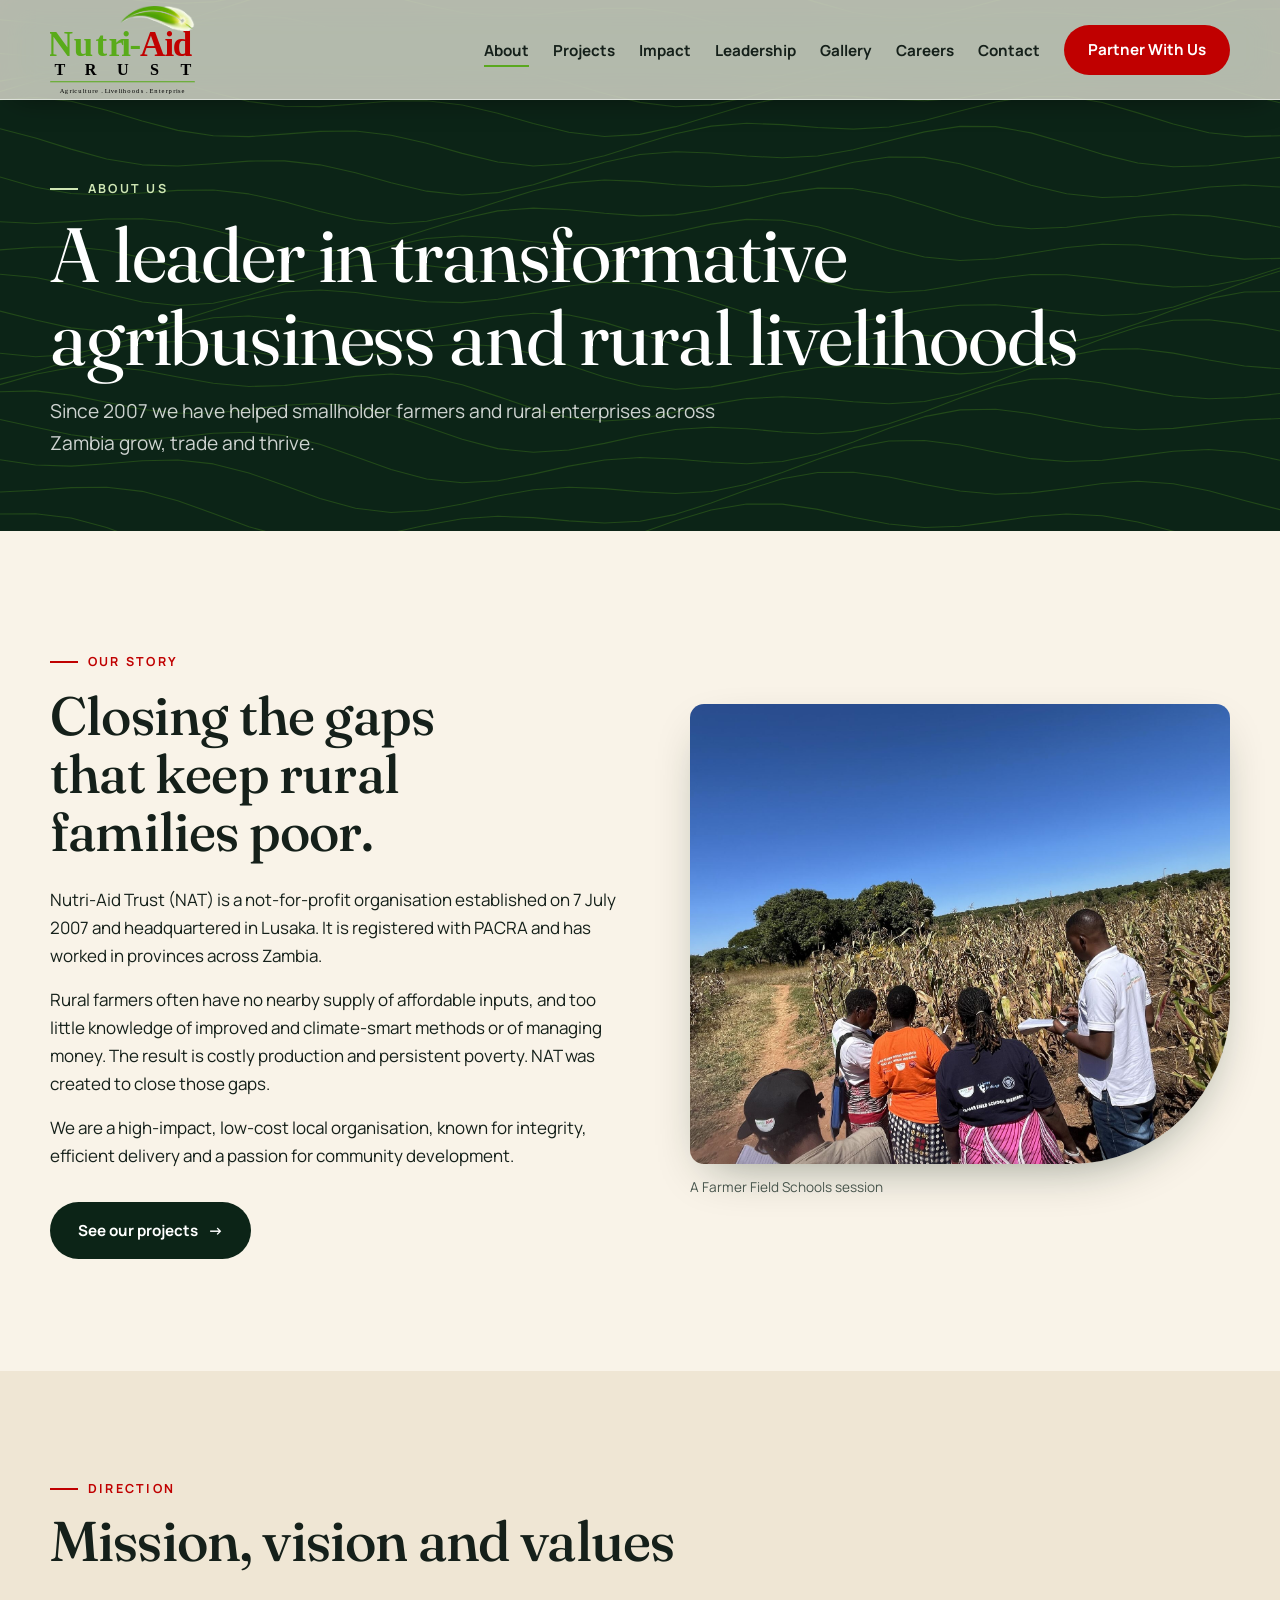
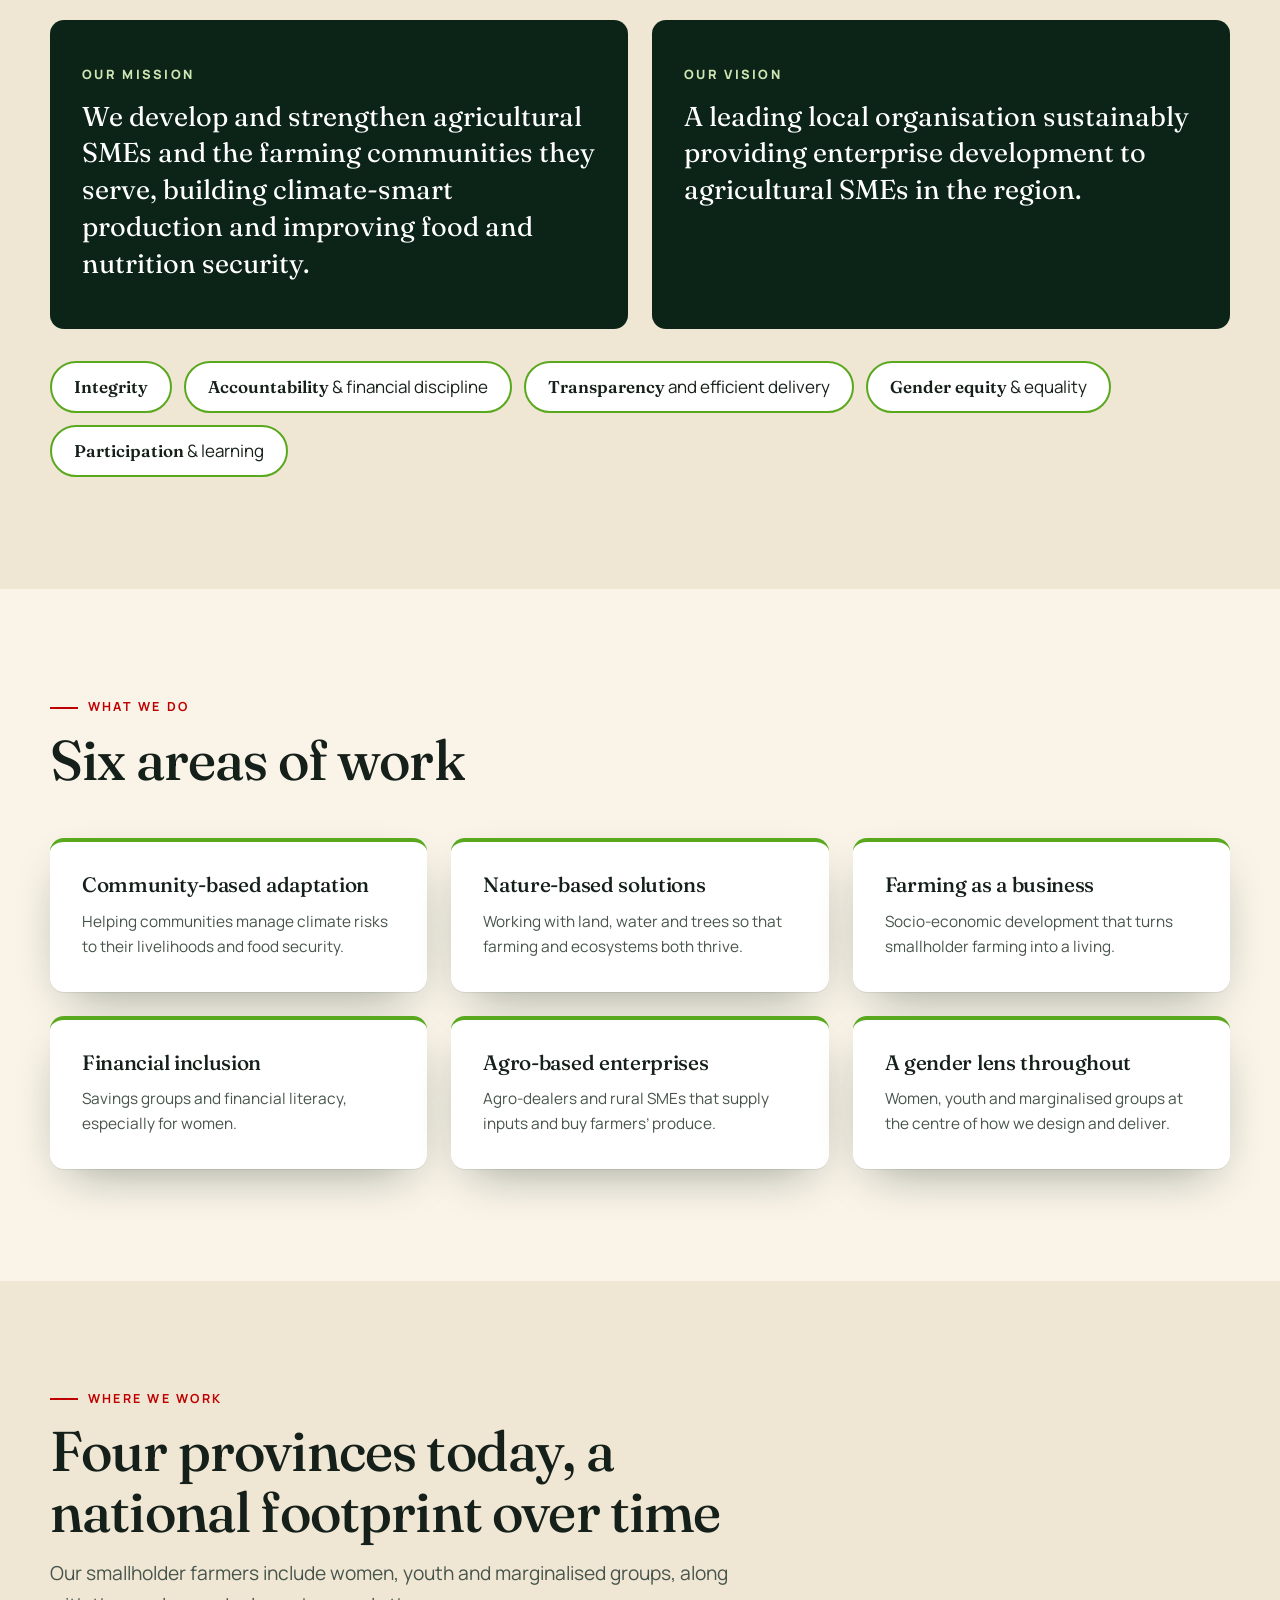
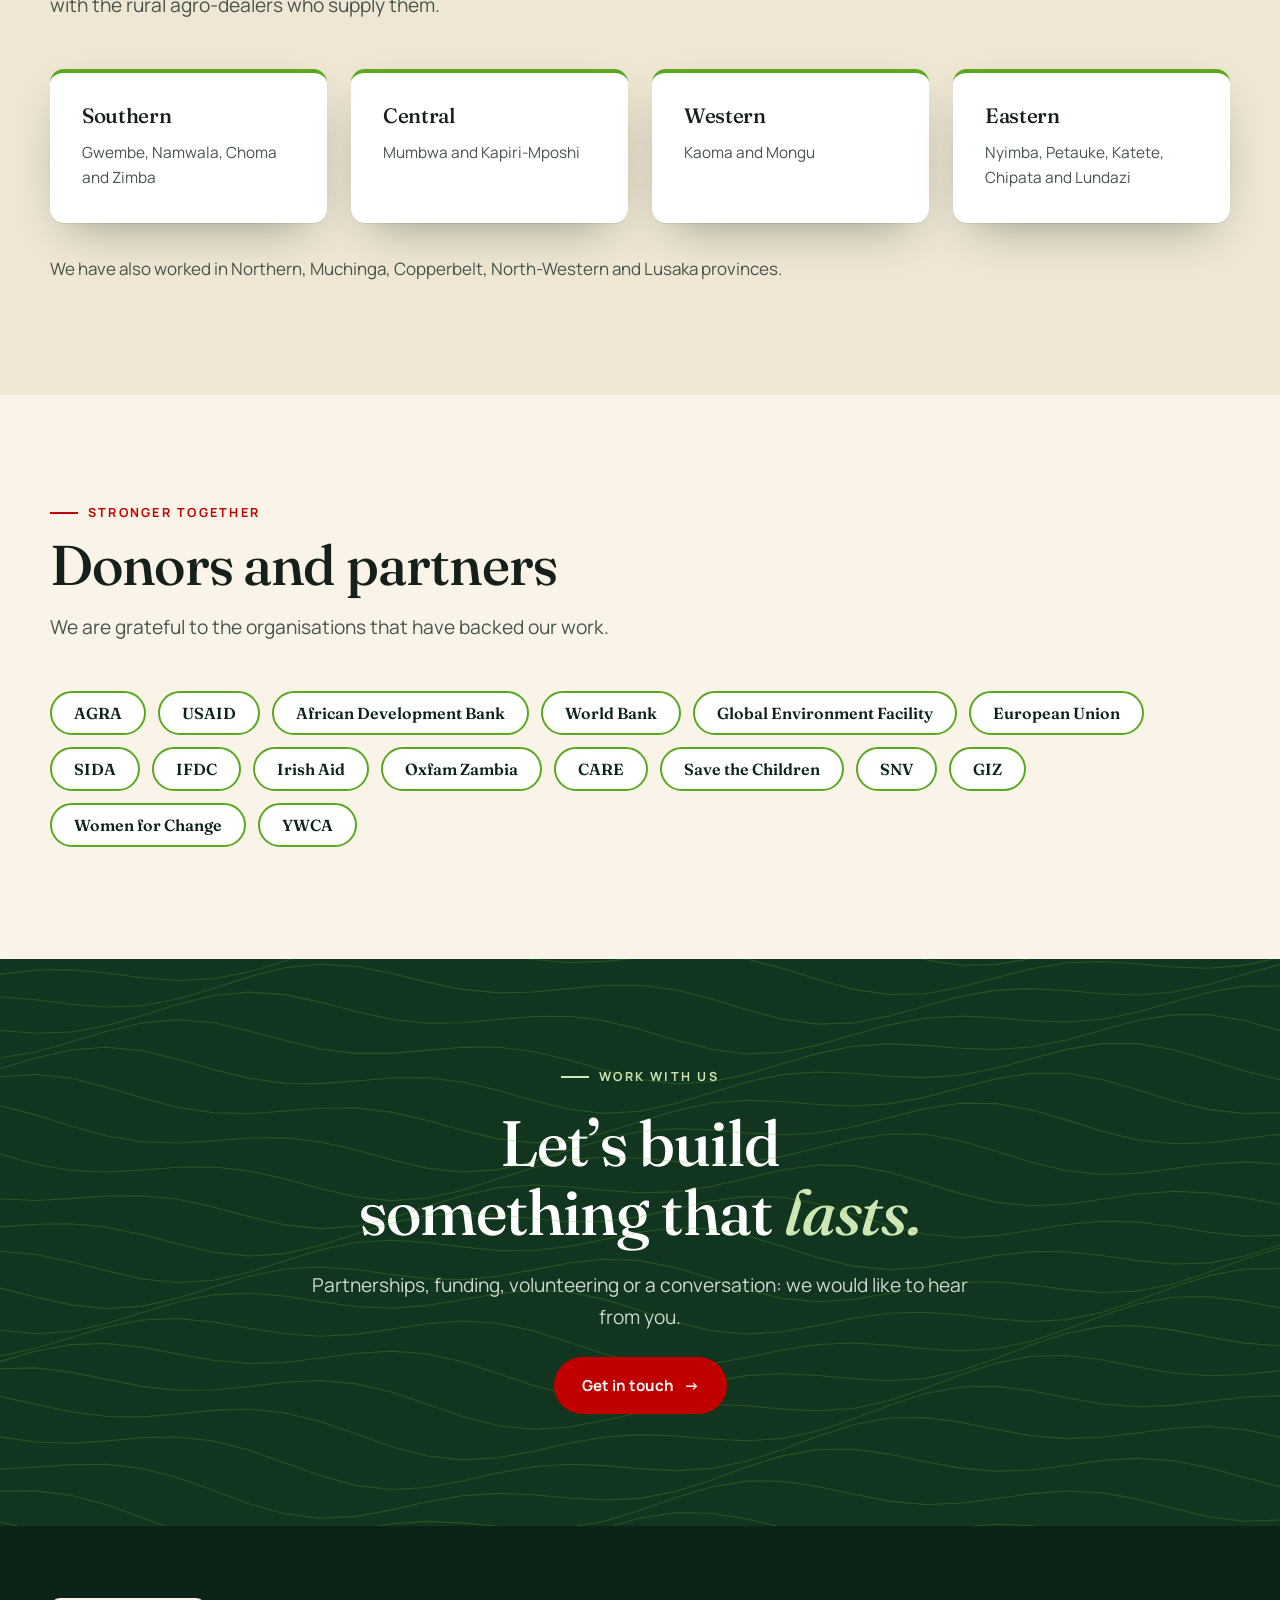
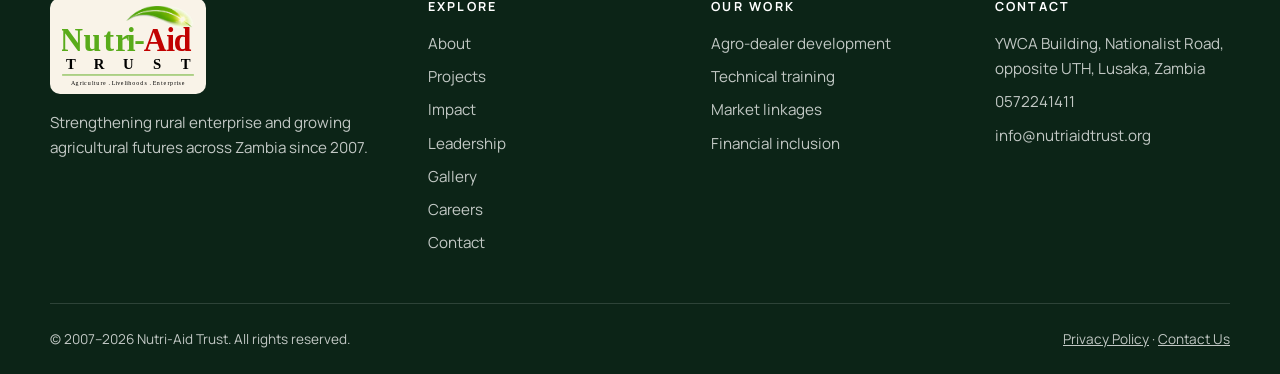
==== about.html @ c5beef8b "Add About and Careers pages; real projects, impact and leadership content - About: story, mission/vi" ====
<!doctype html>
<html lang="en">
<head>
<meta charset="utf-8">
<meta name="viewport" content="width=device-width, initial-scale=1">
<title>About — Nutri-Aid Trust</title>
<meta name="description" content="Nutri-Aid Trust is a Zambian not-for-profit advancing agribusiness, climate-smart agriculture and nutrition to improve smallholder livelihoods and food security.">
<link rel="icon" href="assets/img/logo.svg">
<link rel="preconnect" href="https://fonts.googleapis.com">
<link rel="preconnect" href="https://fonts.gstatic.com" crossorigin>
<link href="https://fonts.googleapis.com/css2?family=Fraunces:ital,opsz,wght@0,9..144,300..600;1,9..144,300..600&family=Manrope:wght@400;600;700;800&display=swap" rel="stylesheet">
<link rel="stylesheet" href="assets/css/style.css">
<link rel="stylesheet" href="assets/css/motion.css">
<link rel="stylesheet" href="assets/css/extra.css">
</head>
<body>
<a class="skip" href="#main">Skip to content</a>

<header class="site-header solid">
  <div class="wrap nav">
    <a class="brand" href="index.html" aria-label="Nutri-Aid Trust home"><img src="assets/img/logo.svg" alt="Nutri-Aid Trust" width="1289" height="780"></a>
    <button class="menu-btn" aria-expanded="false" aria-controls="nav-links" aria-label="Open menu"><span></span></button>
    <ul class="nav-links" id="nav-links">
      <li class="nav-home"><a href="index.html">Home</a></li>
      <li><a href="about.html" aria-current="page">About</a></li>
      <li><a href="projects.html">Projects</a></li>
      <li><a href="impact.html">Impact</a></li>
      <li><a href="leadership.html">Leadership</a></li>
      <li><a href="gallery.html">Gallery</a></li>
      <li><a href="careers.html">Careers</a></li>
      <li><a href="contact.html">Contact</a></li>
      <li><a class="btn btn-primary" href="index.html#partner">Partner With Us</a></li>
    </ul>
  </div>
</header>

<main id="main">
<section class="page-hero on-dark"><div class="contours" aria-hidden="true"></div><div class="wrap">
<span class="eyebrow rise">About us</span><h1 class="rise" style="--i:1">A leader in transformative agribusiness and rural livelihoods</h1><p class="lede rise" style="--i:2">Since 2007 we have helped smallholder farmers and rural enterprises across Zambia grow, trade and thrive.</p></div></section>

<section class="section"><div class="wrap story">
  <div class="reveal">
    <span class="eyebrow">Our story</span>
    <h2>Closing the gaps that keep rural families poor.</h2>
    <p>Nutri-Aid Trust (NAT) is a not-for-profit organisation established on 7 July 2007 and headquartered in Lusaka. It is registered with PACRA and has worked in provinces across Zambia.</p>
    <p>Rural farmers often have no nearby supply of affordable inputs, and too little knowledge of improved and climate-smart methods or of managing money. The result is costly production and persistent poverty. NAT was created to close those gaps.</p>
    <p>We are a high-impact, low-cost local organisation, known for integrity, efficient delivery and a passion for community development.</p>
    <a class="btn btn-dark" href="projects.html">See our projects <span class="arr" aria-hidden="true">&rarr;</span></a>
  </div>
  <figure class="about-photo reveal" style="--i:2"><img src="assets/img/gallery/field-school.jpg" alt="Farmers and facilitators gathered around a demonstration plot" width="1800" height="1350" loading="lazy"><figcaption>A Farmer Field Schools session</figcaption></figure>
</div></section>

<section class="section tint"><div class="wrap">
  <div class="section-head reveal"><span class="eyebrow">Direction</span><h2>Mission, vision and values</h2></div>
  <div class="mv">
    <article class="mv-card reveal"><h3>Our mission</h3><p>We develop and strengthen agricultural SMEs and the farming communities they serve, building climate-smart production and improving food and nutrition security.</p></article>
    <article class="mv-card reveal" style="--i:1"><h3>Our vision</h3><p>A leading local organisation sustainably providing enterprise development to agricultural SMEs in the region.</p></article>
  </div>
  <ul class="values reveal" style="--i:2">
    <li><b>Integrity</b></li><li><b>Accountability</b> &amp; financial discipline</li><li><b>Transparency</b> and efficient delivery</li><li><b>Gender equity</b> &amp; equality</li><li><b>Participation</b> &amp; learning</li>
  </ul>
</div></section>

<section class="section"><div class="wrap">
  <div class="section-head reveal"><span class="eyebrow">What we do</span><h2>Six areas of work</h2></div>
  <div class="areas">
    <article class="area reveal"><h3>Community-based adaptation</h3><p>Helping communities manage climate risks to their livelihoods and food security.</p></article>
    <article class="area reveal" style="--i:1"><h3>Nature-based solutions</h3><p>Working with land, water and trees so that farming and ecosystems both thrive.</p></article>
    <article class="area reveal" style="--i:2"><h3>Farming as a business</h3><p>Socio-economic development that turns smallholder farming into a living.</p></article>
    <article class="area reveal"><h3>Financial inclusion</h3><p>Savings groups and financial literacy, especially for women.</p></article>
    <article class="area reveal" style="--i:1"><h3>Agro-based enterprises</h3><p>Agro-dealers and rural SMEs that supply inputs and buy farmers&rsquo; produce.</p></article>
    <article class="area reveal" style="--i:2"><h3>A gender lens throughout</h3><p>Women, youth and marginalised groups at the centre of how we design and deliver.</p></article>
  </div>
</div></section>

<section class="section tint"><div class="wrap">
  <div class="section-head reveal"><span class="eyebrow">Where we work</span><h2>Four provinces today, a national footprint over time</h2><p class="lede">Our smallholder farmers include women, youth and marginalised groups, along with the rural agro-dealers who supply them.</p></div>
  <div class="regions">
    <article class="region reveal"><h3>Southern</h3><p>Gwembe, Namwala, Choma and Zimba</p></article>
    <article class="region reveal" style="--i:1"><h3>Central</h3><p>Mumbwa and Kapiri-Mposhi</p></article>
    <article class="region reveal" style="--i:2"><h3>Western</h3><p>Kaoma and Mongu</p></article>
    <article class="region reveal" style="--i:3"><h3>Eastern</h3><p>Nyimba, Petauke, Katete, Chipata and Lundazi</p></article>
  </div>
  <p class="regions-note reveal">We have also worked in Northern, Muchinga, Copperbelt, North-Western and Lusaka provinces.</p>
</div></section>

<section class="section"><div class="wrap">
  <div class="section-head reveal"><span class="eyebrow">Stronger together</span><h2>Donors and partners</h2><p class="lede">We are grateful to the organisations that have backed our work.</p></div>
  <ul class="partner-pills reveal">
    <li>AGRA</li><li>USAID</li><li>African Development Bank</li><li>World Bank</li><li>Global Environment Facility</li><li>European Union</li><li>SIDA</li><li>IFDC</li><li>Irish Aid</li><li>Oxfam Zambia</li><li>CARE</li><li>Save the Children</li><li>SNV</li><li>GIZ</li><li>Women for Change</li><li>YWCA</li>
  </ul>
</div></section>

<section class="section cta on-dark"><div class="contours" aria-hidden="true"></div>
  <div class="wrap reveal"><span class="eyebrow">Work with us</span><h2>Let&rsquo;s build something that <em>lasts.</em></h2>
  <p class="lede">Partnerships, funding, volunteering or a conversation: we would like to hear from you.</p>
  <a class="btn btn-primary" href="contact.html">Get in touch <span class="arr" aria-hidden="true">&rarr;</span></a></div></section>
</main>

<footer class="site-footer">
  <div class="wrap">
    <div class="foot-grid">
      <div><img src="assets/img/logo.svg" alt="Nutri-Aid Trust" width="1289" height="780"><p>Strengthening rural enterprise and growing agricultural futures across Zambia since 2007.</p></div>
      <div><h4>Explore</h4><ul><li><a href="about.html">About</a></li><li><a href="projects.html">Projects</a></li><li><a href="impact.html">Impact</a></li><li><a href="leadership.html">Leadership</a></li><li><a href="gallery.html">Gallery</a></li><li><a href="careers.html">Careers</a></li><li><a href="contact.html">Contact</a></li></ul></div>
      <div><h4>Our work</h4><ul><li><a href="index.html#expertise">Agro-dealer development</a></li><li><a href="index.html#expertise">Technical training</a></li><li><a href="index.html#expertise">Market linkages</a></li><li><a href="index.html#expertise">Financial inclusion</a></li></ul></div>
      <div><h4>Contact</h4><ul><li>YWCA Building, Nationalist Road, opposite UTH, Lusaka, Zambia</li><li><a href="tel:0572241411">0572241411</a></li><li><a href="mailto:info@nutriaidtrust.org">info@nutriaidtrust.org</a></li></ul></div>
    </div>
    <div class="foot-base"><span>© 2007–<span id="yr">2026</span> Nutri-Aid Trust. All rights reserved.</span><span><a href="#">Privacy Policy</a> · <a href="contact.html">Contact Us</a></span></div>
  </div>
</footer>

<script src="assets/js/main.js"></script>

<script src="assets/js/motion.js"></script>
<script>document.getElementById("yr").textContent = new Date().getFullYear();</script>
</body>
</html>
---- assets/css/style.css ----
/* Nutri-Aid Trust — design tokens + styles. Edit tokens first; everything keys off them. */
:root {
  --forest-900: #0c2417;
  --forest-800: #12351f;
  --forest-700: #1b4a2c;
  --leaf: #5aa81e;          /* brand green (logo) */
  --leaf-soft: #cfe6b4;
  --crimson: #c00000;       /* brand red (logo) */
  --crimson-dark: #9a0b17;
  --cream: #f9f3e8;
  --sand: #efe6d4;
  --ink: #15201a;
  --ink-soft: #46544b;
  --white: #fff;

  --font-display: "Fraunces", Georgia, serif;
  --font-body: "Manrope", system-ui, sans-serif;

  --s1: 4px; --s2: 8px; --s3: 12px; --s4: 16px; --s5: 24px; --s6: 32px; --s7: 48px; --s8: 72px; --s9: 112px;
  --radius: 14px;
  --shadow: 0 18px 50px -20px rgba(12, 36, 23, .45);
  --wrap: 1180px;
  --ease: cubic-bezier(.2, .7, .2, 1);
}

*, *::before, *::after { box-sizing: border-box; }
html { scroll-behavior: smooth; }
body {
  margin: 0; background: var(--cream); color: var(--ink);
  font: 400 1.0625rem/1.65 var(--font-body); -webkit-font-smoothing: antialiased; overflow-x: clip;
}
img, svg { max-width: 100%; display: block; }
a { color: inherit; }
h1, h2, h3 { font-family: var(--font-display); font-weight: 500; line-height: 1.08; margin: 0; text-wrap: balance; letter-spacing: -.015em; }
p { margin: 0; text-wrap: pretty; }
:focus-visible { outline: 3px solid var(--leaf); outline-offset: 3px; border-radius: 4px; }
.skip { position: absolute; left: -999px; top: 8px; background: var(--white); padding: 8px 14px; z-index: 100; }
.skip:focus { left: 8px; }
.wrap { width: min(var(--wrap), 100% - 2 * var(--s5)); margin-inline: auto; }
.eyebrow { font: 700 .78rem/1 var(--font-body); letter-spacing: .18em; text-transform: uppercase; color: var(--crimson); display: inline-flex; align-items: center; gap: 10px; }
.eyebrow::before { content: ""; width: 28px; height: 2px; background: currentColor; }
.on-dark .eyebrow { color: var(--leaf-soft); }
.lede { font-size: 1.2rem; color: var(--ink-soft); max-width: 58ch; }
.on-dark .lede { color: rgba(255,255,255,.8); }

/* Buttons */
.btn { display: inline-flex; align-items: center; gap: 10px; padding: 14px 26px; min-height: 48px; border-radius: 999px; font-weight: 700; font-size: .95rem; text-decoration: none; border: 2px solid transparent; transition: transform .25s var(--ease), background .25s, color .25s, border-color .25s; cursor: pointer; }
.btn:hover { transform: translateY(-2px); }
.btn-primary { background: var(--crimson); color: var(--white); }
.btn-primary:hover { background: var(--crimson-dark); }
.btn-ghost { border-color: rgba(255,255,255,.55); color: var(--white); }
.btn-ghost:hover { background: var(--white); color: var(--forest-900); }
.btn-dark { background: var(--forest-900); color: var(--white); }
.btn-dark:hover { background: var(--forest-700); }
.btn .arr { transition: transform .25s var(--ease); }
.btn:hover .arr { transform: translateX(4px); }

/* Header */
.site-header { position: fixed; inset: 0 0 auto 0; z-index: 50; }
.nav { position: relative; isolation: isolate; display: flex; align-items: center; justify-content: space-between; gap: var(--s5); padding: 6px max(20px, calc((100% - var(--wrap)) / 2)); width: 100%; }
/* Glass lives on a pseudo-element so the mobile menu overlay (position: fixed) isn't trapped by backdrop-filter */
.nav::before { content: ""; position: absolute; inset: 0; z-index: -1; border-radius: 0; background: rgba(249,243,232,.72); -webkit-backdrop-filter: blur(18px) saturate(1.6); backdrop-filter: blur(18px) saturate(1.6); border-bottom: 1px solid rgba(255,255,255,.55); box-shadow: 0 10px 30px -14px rgba(0,0,0,.5); transition: background .3s; }
.scrolled .nav::before { background: rgba(249,243,232,.86); }
@supports not (backdrop-filter: blur(1px)) { .nav::before { background: rgba(249,243,232,.96); } }
.brand img { height: 88px; width: auto; }
.nav-links { display: flex; align-items: center; gap: var(--s6); list-style: none; margin: 0; padding: 0; }
.nav-links a { text-decoration: none; font-weight: 700; font-size: .95rem; position: relative; padding: 6px 0; color: var(--ink); }
.nav-links a:not(.btn)::after { content: ""; position: absolute; left: 0; right: 0; bottom: 0; height: 2px; background: var(--leaf); transform: scaleX(0); transform-origin: left; transition: transform .3s var(--ease); }
.nav-links a:not(.btn):hover::after, .nav-links a[aria-current="page"]::after { transform: scaleX(1); }
.nav-links .btn { color: var(--white); padding: 10px 22px; min-height: 44px; }
.menu-btn { display: none; width: 48px; height: 48px; border: 0; border-radius: 50%; background: rgba(12,36,23,.08); cursor: pointer; position: relative; }
.menu-btn span, .menu-btn span::before, .menu-btn span::after { position: absolute; left: 13px; width: 22px; height: 2px; background: var(--forest-900); content: ""; transition: transform .3s var(--ease), opacity .2s; }
.menu-btn span { top: 23px; } .menu-btn span::before { left: 0; top: -7px; } .menu-btn span::after { left: 0; top: 7px; }
.menu-btn[aria-expanded="true"] span { background: transparent; }
.menu-btn[aria-expanded="true"] span::before { transform: translateY(7px) rotate(45deg); }
.menu-btn[aria-expanded="true"] span::after { transform: translateY(-7px) rotate(-45deg); }

/* Hero */
.hero { position: relative; min-height: calc(100svh + 72px); display: grid; align-items: end; color: var(--white); background: var(--forest-900); overflow: hidden; isolation: isolate; }
.hero-bg { position: absolute; inset: -8% 0; z-index: -3; background: url("../img/field.jpg") center/cover; will-change: transform; }
.hero::before { content: ""; position: absolute; inset: 0; z-index: -2; background: linear-gradient(180deg, rgba(12,36,23,.55) 0%, rgba(12,36,23,.35) 35%, rgba(12,36,23,.92) 100%), linear-gradient(90deg, rgba(12,36,23,.7), transparent 70%); }
.hero-rows { position: absolute; inset: 0; z-index: -1; background: url("../img/rows.svg") center bottom/cover; pointer-events: none; }
.hero-inner { padding: 150px 0 calc(var(--s8) + 72px); display: grid; gap: var(--s6); }
.hero h1 { font-size: clamp(2.7rem, min(7.2vw, 11.5vh), 6rem); max-width: 14ch; font-weight: 400; }
.hero h1 em { font-style: italic; color: var(--leaf-soft); }
.hero .lede { color: rgba(255,255,255,.88); }
.hero-cta { display: flex; flex-wrap: wrap; gap: var(--s3); }
.hero-badge { position: absolute; right: 4vw; bottom: 150px; width: 128px; height: 128px; animation: spin 28s linear infinite; opacity: .9; }
.hero-badge text { font: 700 11.5px var(--font-body); letter-spacing: .24em; fill: var(--leaf-soft); text-transform: uppercase; }
@keyframes spin { to { transform: rotate(360deg); } }
.scroll-cue { position: absolute; left: 50%; bottom: 24px; width: 1px; height: 52px; background: linear-gradient(var(--white), transparent); transform-origin: top; animation: cue 2.2s var(--ease) infinite; }
@keyframes cue { 0% { transform: scaleY(0); } 60% { transform: scaleY(1); } 100% { transform: scaleY(1); opacity: 0; } }

/* Load-in */
.rise { opacity: 0; transform: translateY(26px); animation: rise .9s var(--ease) forwards; animation-delay: calc(var(--i, 0) * 110ms + 150ms); }
@keyframes rise { to { opacity: 1; transform: none; } }

/* Stats (glass band over hero) */
.stats { position: relative; margin-top: -72px; z-index: 5; }
.stats-grid { display: grid; grid-template-columns: repeat(5, 1fr); background: var(--forest-800); color: var(--white); border-radius: var(--radius); box-shadow: var(--shadow); overflow: hidden; }
.stat { padding: var(--s6) var(--s5); border-left: 1px solid rgba(255,255,255,.12); }
.stat:first-child { border-left: 0; }
.stat b { display: block; font: 500 clamp(2rem, 3.4vw, 3rem)/1 var(--font-display); color: var(--white); font-variant-numeric: tabular-nums; }
.stat b i { font-style: normal; color: var(--leaf); }
.stat > span { display: block; margin-top: var(--s2); font-size: .74rem; letter-spacing: .16em; text-transform: uppercase; color: rgba(255,255,255,.7); font-weight: 700; }

/* Sections */
section { position: relative; }
.section { padding: var(--s9) 0; }
.section-head { display: grid; gap: var(--s4); margin-bottom: var(--s7); max-width: 760px; }
.section-head h2 { font-size: clamp(2rem, 4.4vw, 3.5rem); }

/* Story */
.story { display: grid; grid-template-columns: 1.05fr 1fr; gap: var(--s8); align-items: center; }
.story h2 { font-size: clamp(2rem, 4.2vw, 3.4rem); margin: var(--s4) 0 var(--s5); }
.story p + p { margin-top: var(--s4); }
.story .btn { margin-top: var(--s6); }
.collage { position: relative; aspect-ratio: 4/5; max-width: 520px; justify-self: center; width: 100%; }
.collage .a { position: absolute; inset: 0 14% 12% 0; border-radius: var(--radius) var(--radius) 200px var(--radius); background: url("../img/training.jpg") center/cover; box-shadow: var(--shadow); }
.collage .b { position: absolute; right: 0; bottom: 0; width: 46%; aspect-ratio: 1; border-radius: 50%; background: var(--crimson); color: var(--white); display: grid; place-items: center; text-align: center; padding: var(--s4); font: 500 1rem/1.2 var(--font-display); box-shadow: var(--shadow); }
.collage .b strong { display: block; font-size: 2.6rem; font-weight: 500; }
.collage .leaf { position: absolute; left: -22px; bottom: 8%; width: 84px; color: var(--leaf); }

/* Expertise */
.expertise { background: var(--forest-900); color: var(--white); overflow: hidden; }
.contours { position: absolute; inset: 0; background: url("../img/contours.svg") center/cover; pointer-events: none; }
.pillars { display: grid; grid-template-columns: repeat(6, 1fr); gap: var(--s4); position: relative; }
.pillar { grid-column: span 2; padding: var(--s6); border-radius: var(--radius); background: rgba(255,255,255,.05); border: 1px solid rgba(255,255,255,.12); backdrop-filter: blur(6px); transition: transform .35s var(--ease), background .35s, border-color .35s; }
.pillar:nth-child(4), .pillar:nth-child(5) { grid-column: span 3; }
.pillar:hover { transform: translateY(-6px); background: rgba(255,255,255,.09); border-color: var(--leaf); }
.pillar .no { font: 400 .85rem var(--font-display); color: var(--leaf); letter-spacing: .1em; }
.pillar svg { width: 44px; height: 44px; color: var(--leaf-soft); margin: var(--s4) 0; }
.pillar h3 { font-size: 1.5rem; margin-bottom: var(--s3); }
.pillar p { color: rgba(255,255,255,.75); font-size: .98rem; }

/* Value chain diagram */
.chain { background: var(--sand); }
.chain-wrap { display: grid; grid-template-columns: .8fr 1.2fr; gap: var(--s8); align-items: center; }
.chain h2 { font-size: clamp(2rem, 4vw, 3.2rem); margin: var(--s4) 0; }
.chain svg { width: 100%; height: auto; }
.flow { stroke-dasharray: 6 8; animation: dash 1.6s linear infinite; }
@keyframes dash { to { stroke-dashoffset: -28; } }
.node-label { font: 700 13px var(--font-body); fill: var(--forest-900); }
.node-sub { font: 500 11px var(--font-body); fill: var(--ink-soft); }

/* Marquee */
.marquee { background: var(--crimson); color: var(--white); overflow: hidden; padding: var(--s4) 0; }
.marquee-track { display: flex; gap: var(--s7); width: max-content; animation: marquee 40s linear infinite; font: 400 1.5rem var(--font-display); font-style: italic; white-space: nowrap; }
.marquee-track span::after { content: "✦"; margin-left: var(--s7); font-style: normal; color: var(--leaf-soft); }
@keyframes marquee { to { transform: translateX(-50%); } }

/* CTA */
.cta { background: var(--forest-800); color: var(--white); text-align: center; overflow: hidden; }
.cta .wrap { display: grid; gap: var(--s5); justify-items: center; }
.cta h2 { font-size: clamp(2.2rem, 5vw, 4.2rem); max-width: 18ch; }
.cta h2 em { color: var(--leaf-soft); }

/* Footer */
.site-footer { background: var(--forest-900); color: rgba(255,255,255,.75); padding: var(--s8) 0 var(--s5); font-size: .95rem; }
.foot-grid { display: grid; grid-template-columns: 1.4fr 1fr 1fr 1fr; gap: var(--s7); padding-bottom: var(--s7); border-bottom: 1px solid rgba(255,255,255,.14); }
.foot-grid img { height: 96px; width: auto; background: var(--cream); border-radius: 10px; padding: 8px 12px; margin-bottom: var(--s4); }
.foot-grid h4 { margin: 0 0 var(--s4); color: var(--white); font: 700 .78rem var(--font-body); letter-spacing: .18em; text-transform: uppercase; }
.foot-grid ul { list-style: none; margin: 0; padding: 0; display: grid; gap: var(--s2); }
.foot-grid a { text-decoration: none; } .foot-grid a:hover { color: var(--leaf-soft); text-decoration: underline; }
.foot-base { display: flex; justify-content: space-between; flex-wrap: wrap; gap: var(--s3); padding-top: var(--s5); font-size: .85rem; }

/* Inner pages */
.page-hero { background: var(--forest-900); color: var(--white); padding: 170px 0 var(--s8); position: relative; overflow: hidden; isolation: isolate; }
.page-hero .contours { z-index: -1; }
.page-hero h1 { font-size: clamp(2.6rem, 6vw, 4.8rem); margin: var(--s4) 0; font-weight: 400; }
.chips { display: flex; flex-wrap: wrap; gap: var(--s2); margin-bottom: var(--s6); }
.chip { padding: 8px 18px; border-radius: 999px; border: 1.5px solid var(--forest-900); font-weight: 700; font-size: .85rem; background: none; cursor: pointer; min-height: 40px; font-family: inherit; color: var(--ink); }
.chip[aria-pressed="true"] { background: var(--forest-900); color: var(--white); }
.grid-3 { display: grid; grid-template-columns: repeat(3, 1fr); gap: var(--s5); }
.card { background: var(--white); border-radius: var(--radius); overflow: hidden; box-shadow: 0 1px 0 rgba(12,36,23,.08), var(--shadow); transition: transform .35s var(--ease); }
.card:hover { transform: translateY(-6px); }
.slot { aspect-ratio: 4/3; display: grid; place-items: center; text-align: center; padding: var(--s4); background: repeating-linear-gradient(135deg, var(--sand) 0 14px, var(--cream) 14px 28px); color: var(--ink-soft); font: 700 .78rem var(--font-body); letter-spacing: .12em; text-transform: uppercase; }
.slot.portrait { aspect-ratio: 3/4; }
.slot.square { aspect-ratio: 1; }
.card-body { padding: var(--s5); display: grid; gap: var(--s2); }
.card-body h3 { font-size: 1.35rem; }
.tag { justify-self: start; font: 700 .7rem var(--font-body); letter-spacing: .14em; text-transform: uppercase; padding: 4px 10px; border-radius: 999px; background: var(--leaf-soft); color: var(--forest-900); }
.card-body p { font-size: .95rem; color: var(--ink-soft); }
.masonry { columns: 3; column-gap: var(--s4); }
.masonry > * { break-inside: avoid; margin-bottom: var(--s4); border-radius: var(--radius); overflow: hidden; }
.note { margin-top: var(--s7); padding: var(--s5); border: 1.5px dashed var(--ink-soft); border-radius: var(--radius); color: var(--ink-soft); font-size: .92rem; }

/* Reveal on scroll */
.reveal { opacity: 0; transform: translateY(34px); transition: opacity .8s var(--ease), transform .8s var(--ease); transition-delay: calc(var(--i, 0) * 90ms); }
.reveal.in { opacity: 1; transform: none; }

/* Responsive */
@media (max-width: 1024px) {
  .stats-grid { grid-template-columns: repeat(3, 1fr); }
  .stat:nth-child(4) { border-left: 0; }
  .stat:nth-child(n+4) { border-top: 1px solid rgba(255,255,255,.12); }
  .story, .chain-wrap { grid-template-columns: 1fr; gap: var(--s7); }
  .pillars { grid-template-columns: repeat(2, 1fr); }
  .pillar, .pillar:nth-child(4), .pillar:nth-child(5) { grid-column: auto; }
  .grid-3 { grid-template-columns: repeat(2, 1fr); }
  .masonry { columns: 2; }
  .foot-grid { grid-template-columns: 1fr 1fr; }
  .hero-badge { display: none; }
}
@media (max-width: 860px) {
  .menu-btn { display: block; }
  .nav { padding: 4px 16px; }
  .brand img { height: 66px; }
  .nav-links { position: fixed; inset: 0; background: var(--cream); flex-direction: column; justify-content: center; gap: var(--s5); opacity: 0; visibility: hidden; transform: translateY(-12px); transition: .35s var(--ease); }
  .nav-links.open { opacity: 1; visibility: visible; transform: none; }
  .nav-links a { font: 400 2rem var(--font-display); }
  .nav-links .btn { font: 700 1rem var(--font-body); color: var(--white); }
  .menu-btn { z-index: 60; position: relative; }
  .brand { position: relative; z-index: 60; }
}
@media (max-width: 600px) {
  .section { padding: var(--s8) 0; }
  .stats-grid { grid-template-columns: repeat(2, 1fr); }
  .stat:nth-child(odd) { border-left: 0; }
  .stat:nth-child(n+3) { border-top: 1px solid rgba(255,255,255,.12); }
  .stat:nth-child(4) { border-left: 1px solid rgba(255,255,255,.12); }
  .stat:last-child { grid-column: span 2; }
  .pillars, .grid-3 { grid-template-columns: 1fr; }
  .masonry { columns: 1; }
  .foot-grid { grid-template-columns: 1fr; gap: var(--s6); }
  .hero-inner { padding-bottom: 110px; }
}
@media (prefers-reduced-motion: reduce) {
  *, *::before, *::after { animation: none !important; transition: none !important; scroll-behavior: auto !important; }
  .rise, .reveal { opacity: 1; transform: none; }
}

/* Leadership */
.person .avatar { aspect-ratio: 4/5; display: grid; place-items: center; position: relative; overflow: hidden; background: radial-gradient(circle at 30% 20%, var(--forest-700), var(--forest-900)); }
.person .avatar::before { content: ""; position: absolute; inset: 0; background: url("../img/contours.svg") center/cover; opacity: .9; }
.person .avatar span { position: relative; font: 400 clamp(4rem, 9vw, 6.5rem)/1 var(--font-display); font-style: italic; color: var(--leaf-soft); }
.person .card-body { gap: var(--s3); }
.person h3 { font-size: 1.5rem; }
.person .tag { background: var(--forest-900); color: var(--white); letter-spacing: .08em; text-transform: none; font-size: .78rem; }
.note code { font-size: .88em; background: var(--sand); padding: 1px 6px; border-radius: 4px; }
---- assets/css/motion.css ----
/* Splash screen + site-wide motion. Loaded after style.css. */

/* ---------- Splash (home only, once per session) ---------- */
.splash { display: none; position: fixed; inset: 0; z-index: 200; cursor: pointer; }
.splash-active .splash { display: block; }
.splash-active body { overflow: hidden; }
.splash-panel { position: absolute; left: 0; right: 0; height: 50.2%; background: var(--cream); transition: transform 1.05s cubic-bezier(.8, 0, .15, 1); }
.splash-panel.top { top: 0; } .splash-panel.bottom { bottom: 0; }
.splash-panel::after { content: ""; position: absolute; left: 0; right: 0; height: 3px; background: var(--leaf); opacity: 0; transition: opacity .2s; }
.splash.open .splash-panel::after { opacity: 1; }
.splash-panel.top::after { bottom: 0; } .splash-panel.bottom::after { top: 0; }
.splash.open .splash-panel.top { transform: translateY(-101%); }
.splash.open .splash-panel.bottom { transform: translateY(101%); }
.splash-center { position: absolute; inset: 0; display: grid; place-content: center; justify-items: center; gap: var(--s5); transition: opacity .35s, transform .6s var(--ease); }
.splash.open .splash-center { opacity: 0; transform: scale(1.06); }
.splash-logo { width: min(380px, 70vw); height: auto; opacity: 0; clip-path: inset(0 100% 0 0); animation: logoWipe 1.3s .25s cubic-bezier(.7, 0, .2, 1) forwards; }
@keyframes logoWipe { to { opacity: 1; clip-path: inset(0 0 0 0); } }
.splash-bar { width: min(380px, 70vw); height: 3px; background: rgba(12, 36, 23, .12); overflow: hidden; border-radius: 2px; }
.splash-bar i { display: block; height: 100%; width: 100%; background: linear-gradient(90deg, var(--leaf), var(--crimson)); transform: scaleX(0); transform-origin: left; animation: fill 2.1s .2s cubic-bezier(.6, 0, .2, 1) forwards; }
@keyframes fill { to { transform: scaleX(1); } }
.splash-meta { display: flex; justify-content: space-between; width: min(380px, 70vw); font: 700 .72rem var(--font-body); letter-spacing: .2em; text-transform: uppercase; color: var(--ink-soft); }
.splash-count { font-variant-numeric: tabular-nums; color: var(--forest-900); }
.splash-active .rise { animation-play-state: paused; }

/* ---------- Motion throughout ---------- */
.scroll-progress { position: fixed; top: 0; left: 0; height: 3px; width: 100%; background: linear-gradient(90deg, var(--leaf), var(--crimson)); transform: scaleX(0); transform-origin: left; z-index: 60; pointer-events: none; }
.hero-bg { animation: kenburns 24s ease-out forwards; }
@keyframes kenburns { from { scale: 1.12; } to { scale: 1; } }

/* word-by-word headline reveal */
.w { display: inline-block; overflow: hidden; vertical-align: top; padding-bottom: .12em; margin-bottom: -.12em; }
.w > span { display: inline-block; transform: translateY(105%); transition: transform .9s var(--ease); transition-delay: calc(var(--k) * 55ms); }
.in .w > span, .in.w > span { transform: none; }

/* image unveil */
.collage .a { clip-path: inset(0 0 100% 0); transition: clip-path 1.3s cubic-bezier(.7, 0, .2, 1) .15s; }
.collage.in .a { clip-path: inset(0 0 0 0); }
.collage .b { transform: scale(0); transition: transform .8s cubic-bezier(.3, 1.5, .5, 1) .9s; }
.collage.in .b { transform: none; }
.collage .leaf { transform-origin: bottom left; transform: scale(0) rotate(-40deg); transition: transform .9s var(--ease) 1.2s; }
.collage.in .leaf { transform: none; }

/* pillar icons draw themselves */
.pillar svg path { stroke-dasharray: 1; stroke-dashoffset: 1; transition: stroke-dashoffset 1.6s ease .3s; }
.pillar.in svg path { stroke-dashoffset: 0; }

/* diagram: nodes pop in, farmers pulse */
.chain svg g { transform-box: fill-box; transform-origin: center; transition: transform .8s cubic-bezier(.3, 1.4, .5, 1), opacity .6s; }
.chain .reveal:not(.in) svg g { transform: scale(.4); opacity: 0; }
.chain svg g:nth-of-type(2) { transition-delay: .25s; }
.chain svg g:nth-of-type(3) { transition-delay: .5s; }
.pulse { fill: none; stroke: var(--leaf); stroke-width: 2; transform-box: fill-box; transform-origin: center; animation: pulse 2.8s ease-out infinite; }
.pulse.p2 { animation-delay: 1.4s; }
@keyframes pulse { from { transform: scale(1); opacity: .8; } to { transform: scale(1.7); opacity: 0; } }

/* buttons: light sweep; marquee pauses on hover; initials tilt */
.btn-primary { position: relative; overflow: hidden; }
.btn-primary::after { content: ""; position: absolute; inset: 0; background: linear-gradient(110deg, transparent 30%, rgba(255, 255, 255, .35) 50%, transparent 70%); transform: translateX(-120%); transition: transform .7s var(--ease); }
.btn-primary:hover::after { transform: translateX(120%); }
.marquee:hover .marquee-track { animation-play-state: paused; }
.person .avatar span { transition: transform .6s var(--ease); }
.card:hover .avatar span { transform: scale(1.12) rotate(-3deg); }

@media (prefers-reduced-motion: reduce) {
  .splash { display: none !important; }
  .w > span, .collage .a, .collage .b, .collage .leaf { transform: none !important; clip-path: none !important; }
  .pillar svg path { stroke-dashoffset: 0; }
  .chain .reveal:not(.in) svg g { transform: none; opacity: 1; }
}
---- assets/css/extra.css ----
/* Gallery grid, lightbox and contact page. Uses the tokens in style.css. */
.gallery-grid .gcard { margin-inline: 0; padding: 0; background: var(--forest-900); }
.gcard[hidden] { display: none; }
.gbtn { position: relative; display: block; width: 100%; padding: 0; border: 0; background: none; cursor: zoom-in; overflow: hidden; border-radius: var(--radius); }
.gbtn img { width: 100%; height: auto; transition: transform .8s var(--ease); }
.gbtn:hover img { transform: scale(1.05); }
.gbtn span { position: absolute; inset: auto 0 0; padding: 40px 16px 14px; text-align: left; font: 700 .85rem var(--font-body); color: var(--white); background: linear-gradient(0deg, rgba(12,36,23,.85), transparent); transform: translateY(100%); transition: transform .35s var(--ease); }
.gbtn:hover span, .gbtn:focus-visible span { transform: none; }

.lb { position: fixed; inset: 0; z-index: 200; background: rgba(6,18,11,.94); display: flex; align-items: center; justify-content: center; padding: 30px; }
.lb[hidden] { display: none; }
.lb figure { margin: 0; max-width: min(1100px, 86vw); text-align: center; }
.lb img { max-height: 78vh; margin-inline: auto; border-radius: 10px; object-fit: contain; }
.lb figcaption { color: var(--white); margin-top: 14px; }
.lb button { position: absolute; width: 48px; height: 48px; border: 0; border-radius: 50%; background: rgba(255,255,255,.12); color: var(--white); font-size: 2rem; line-height: 1; cursor: pointer; transition: background .25s, color .25s; }
.lb button:hover { background: var(--leaf); color: var(--forest-900); }
.lb-x { top: 20px; right: 20px; } .lb-n { top: 50%; margin-top: -24px; } .lb .prev { left: 20px; } .lb .next { right: 20px; }

.contact-grid { display: grid; grid-template-columns: 1fr 1fr; gap: var(--s8); align-items: start; }
.contact-grid h2 { font-size: clamp(2rem, 4vw, 3rem); margin: var(--s4) 0; }
.info { list-style: none; margin: var(--s6) 0 0; padding: 0; display: grid; gap: var(--s3); }
.info li { display: flex; gap: var(--s4); align-items: center; background: var(--white); padding: var(--s4) var(--s5); border-radius: var(--radius); box-shadow: var(--shadow); }
.info .ico { flex: none; width: 44px; height: 44px; border-radius: 50%; background: var(--forest-900); color: var(--leaf-soft); display: grid; place-items: center; font-size: 1.2rem; }
.info strong { display: block; font-size: .74rem; letter-spacing: .14em; text-transform: uppercase; color: var(--crimson); }
.info a { font-weight: 700; text-decoration: none; word-break: break-word; }
.info a:hover { text-decoration: underline; }
.cform { display: grid; gap: var(--s4); background: var(--white); padding: var(--s6); border-radius: var(--radius); box-shadow: var(--shadow); }
.cform label { display: grid; gap: 6px; font-weight: 700; font-size: .9rem; }
.cform input, .cform select, .cform textarea { font: inherit; font-weight: 400; padding: 12px 14px; border: 1.5px solid #d9d1bd; border-radius: 10px; background: var(--cream); color: var(--ink); }
.cform input:focus, .cform select:focus, .cform textarea:focus { outline: none; border-color: var(--leaf); box-shadow: 0 0 0 3px rgba(90,168,30,.28); }
.cform .btn { justify-content: center; }
.fnote { font-size: .9rem; color: var(--ink-soft); min-height: 1.2em; }
.fnote.err { color: var(--crimson); }
@media (max-width: 820px) { .contact-grid { grid-template-columns: 1fr; gap: var(--s7); } .lb { padding: 16px; } .lb .prev { left: 8px; } .lb .next { right: 8px; } }

/* Partners (home) */
.partners { background: var(--sand); }
.partners-grid { display: grid; grid-template-columns: 1fr 1fr; gap: var(--s8); align-items: center; }
.partner-photo { margin: 0; }
.partner-photo img { width: 100%; height: auto; border-radius: var(--radius) var(--radius) 160px var(--radius); box-shadow: var(--shadow); aspect-ratio: 4/3.4; object-fit: cover; }
.partner-photo figcaption { margin-top: var(--s3); font-size: .85rem; color: var(--ink-soft); }
.partners h2 { font-size: clamp(2rem, 4vw, 3rem); margin: var(--s4) 0; }
.partners p + p { margin-top: var(--s3); color: var(--ink-soft); }
.partner-pills { list-style: none; display: flex; flex-wrap: wrap; gap: var(--s3); margin: var(--s6) 0 0; padding: 0; }
.partner-pills li { background: var(--white); border: 2px solid var(--leaf); color: var(--forest-900); font: 600 1rem var(--font-display); padding: 10px 22px; border-radius: 999px; }
@media (max-width: 820px) { .partners-grid { grid-template-columns: 1fr; gap: var(--s7); } }

/* Content pages: about, careers, projects, impact, leadership */
.nav-links { gap: var(--s5); }
@media (min-width: 1101px) { .nav-links li.nav-home { display: none; } }
.tint { background: var(--sand); }
.about-photo { margin: 0; }
.about-photo img { width: 100%; height: auto; aspect-ratio: 4/3.4; object-fit: cover; border-radius: var(--radius) var(--radius) 160px var(--radius); box-shadow: var(--shadow); }
.about-photo figcaption { margin-top: var(--s3); font-size: .85rem; color: var(--ink-soft); }
.mv { display: grid; grid-template-columns: 1fr 1fr; gap: var(--s5); }
.mv-card { background: var(--forest-900); color: var(--white); padding: var(--s7) var(--s6); border-radius: var(--radius); }
.mv-card h3 { color: var(--leaf-soft); font-size: .8rem; letter-spacing: .18em; text-transform: uppercase; font-family: var(--font-body); font-weight: 800; margin-bottom: var(--s4); }
.mv-card p { font: 400 clamp(1.25rem, 2.2vw, 1.7rem)/1.35 var(--font-display); }
.values { list-style: none; margin: var(--s6) 0 0; padding: 0; display: flex; flex-wrap: wrap; gap: var(--s3); }
.values li { background: var(--white); border: 2px solid var(--leaf); border-radius: 999px; padding: 10px 22px; }
.values b { font-family: var(--font-display); font-weight: 600; }
.areas, .regions { display: grid; grid-template-columns: repeat(3, 1fr); gap: var(--s5); }
.regions { grid-template-columns: repeat(4, 1fr); }
.area, .region { background: var(--white); border-radius: var(--radius); padding: var(--s6); box-shadow: 0 1px 0 rgba(12,36,23,.08), var(--shadow); border-top: 4px solid var(--leaf); }
.area h3, .region h3 { font-size: 1.3rem; margin-bottom: var(--s3); }
.area p, .region p { color: var(--ink-soft); font-size: .96rem; }
.regions-note, .impact-note { margin-top: var(--s6); color: var(--ink-soft); }
.impact-note a { text-decoration: underline; text-underline-offset: 3px; }
.roles li { background: var(--white); }
.openings { margin-top: var(--s6); padding: var(--s5); background: var(--sand); border-radius: var(--radius); }
.openings h3 { font-size: 1.2rem; margin-bottom: var(--s2); }
.openings p { color: var(--ink-soft); }
.card > img { width: 100%; height: auto; aspect-ratio: 4/3; object-fit: cover; }
.bandtop { aspect-ratio: 4/3; position: relative; display: flex; align-items: flex-end; padding: var(--s5); background: linear-gradient(150deg, var(--forest-700), var(--forest-900)); overflow: hidden; isolation: isolate; }
.bandtop::before { content: ""; position: absolute; inset: 0; z-index: -1; background: url("../img/contours.svg") center/cover; opacity: .9; }
.bandtop span { font: 400 clamp(1.4rem, 2.4vw, 1.8rem)/1.1 var(--font-display); font-style: italic; color: var(--leaf-soft); }
.meta { list-style: none; margin: var(--s2) 0 0; padding: var(--s3) 0 0; border-top: 1px solid rgba(12,36,23,.12); display: grid; gap: 6px; font-size: .88rem; color: var(--ink-soft); }
.meta b { color: var(--forest-900); font-weight: 800; margin-right: 4px; }
.project[hidden] { display: none; }
.person .photo { width: 100%; aspect-ratio: 4/5; object-fit: cover; object-position: center top; display: block; }
.person .bio { font-size: .92rem; color: var(--ink-soft); line-height: 1.55; }
@media (max-width: 1024px) { .areas { grid-template-columns: repeat(2, 1fr); } .regions { grid-template-columns: repeat(2, 1fr); } }
@media (max-width: 820px) { .mv { grid-template-columns: 1fr; } }
@media (max-width: 600px) { .areas, .regions { grid-template-columns: 1fr; } }
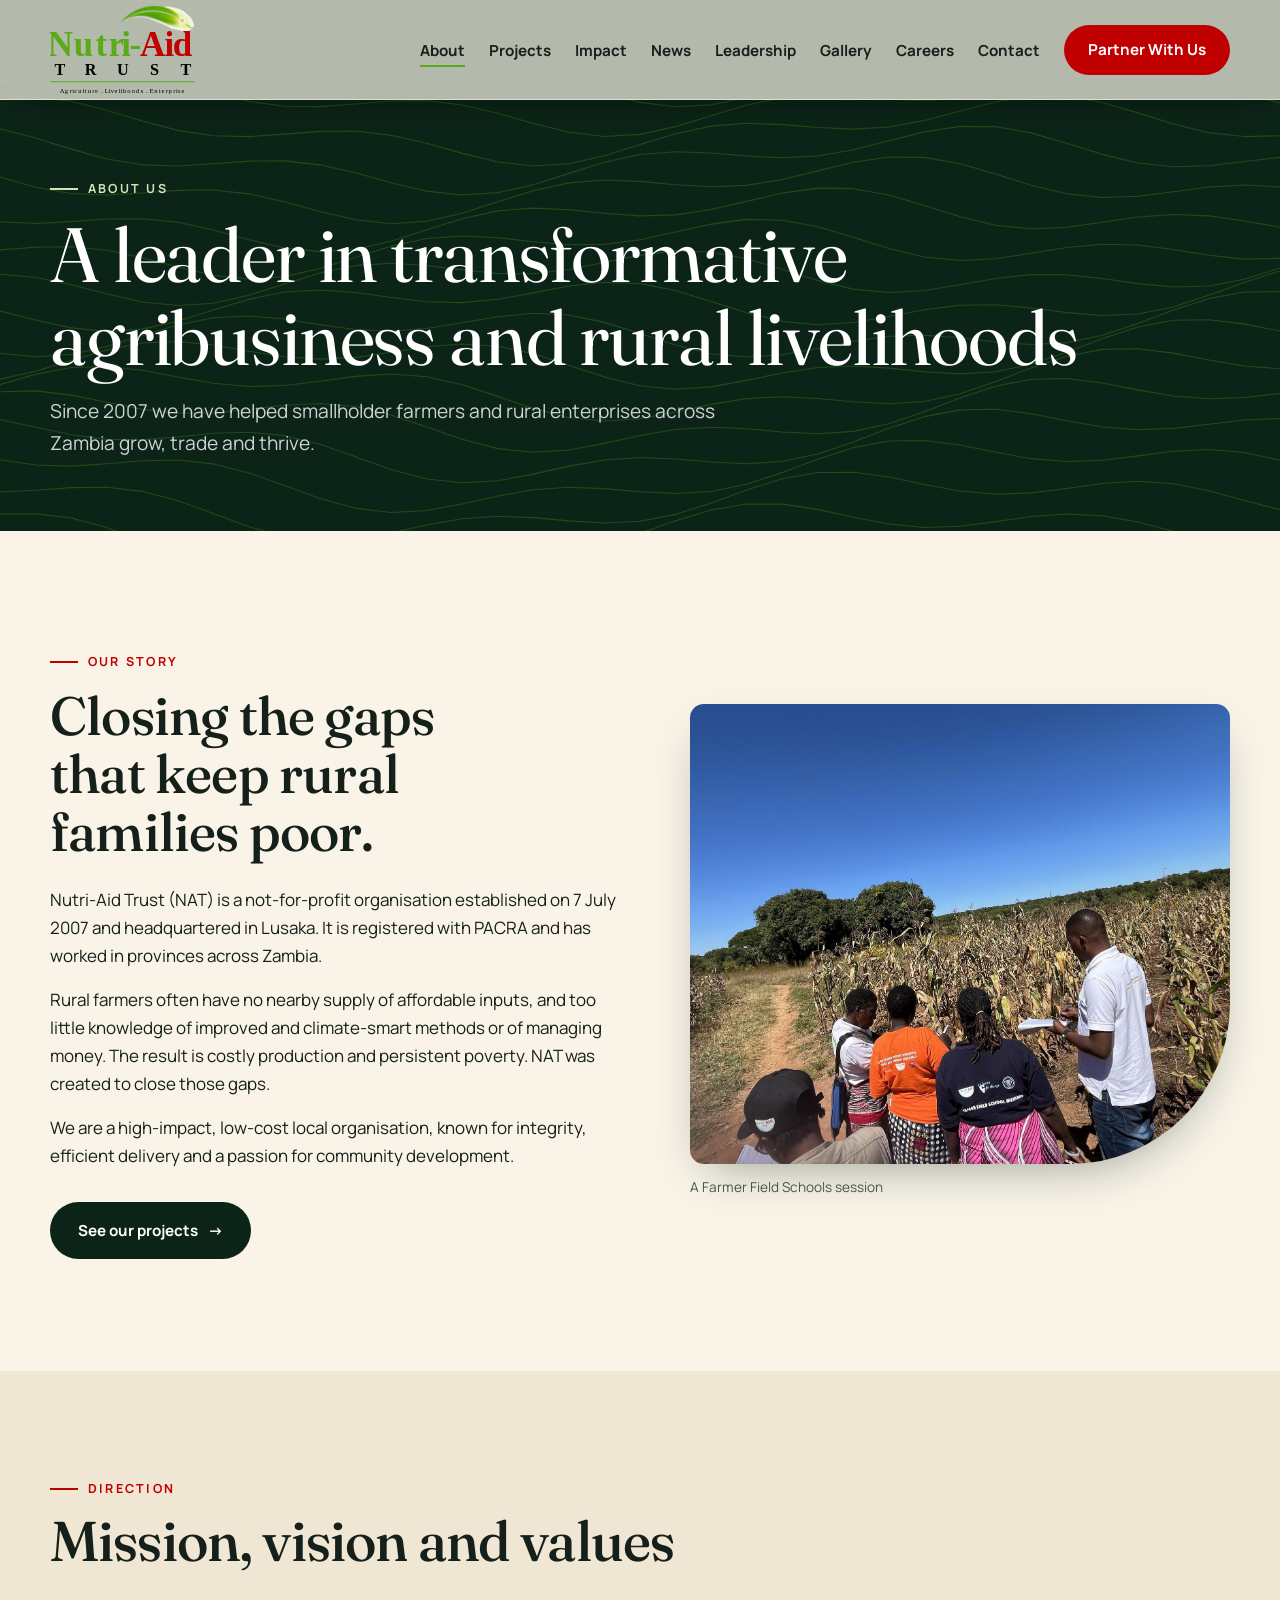
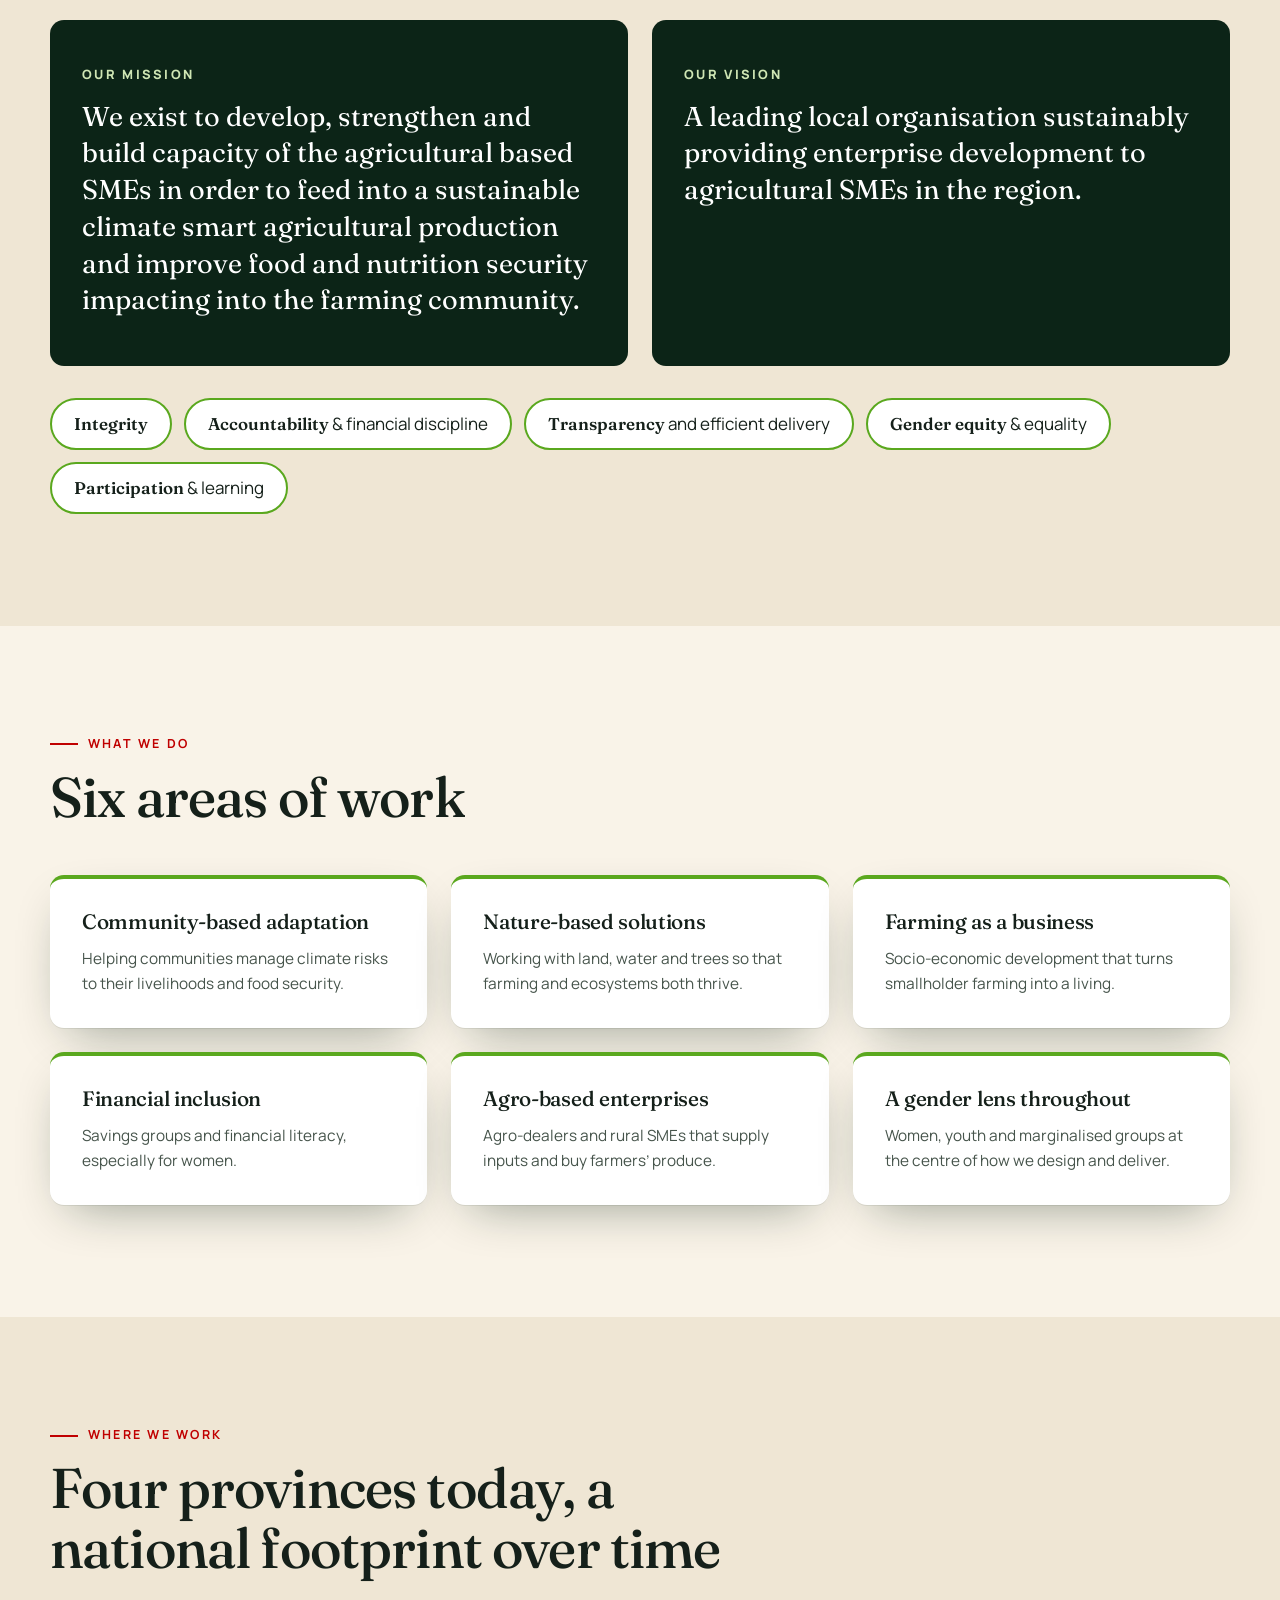
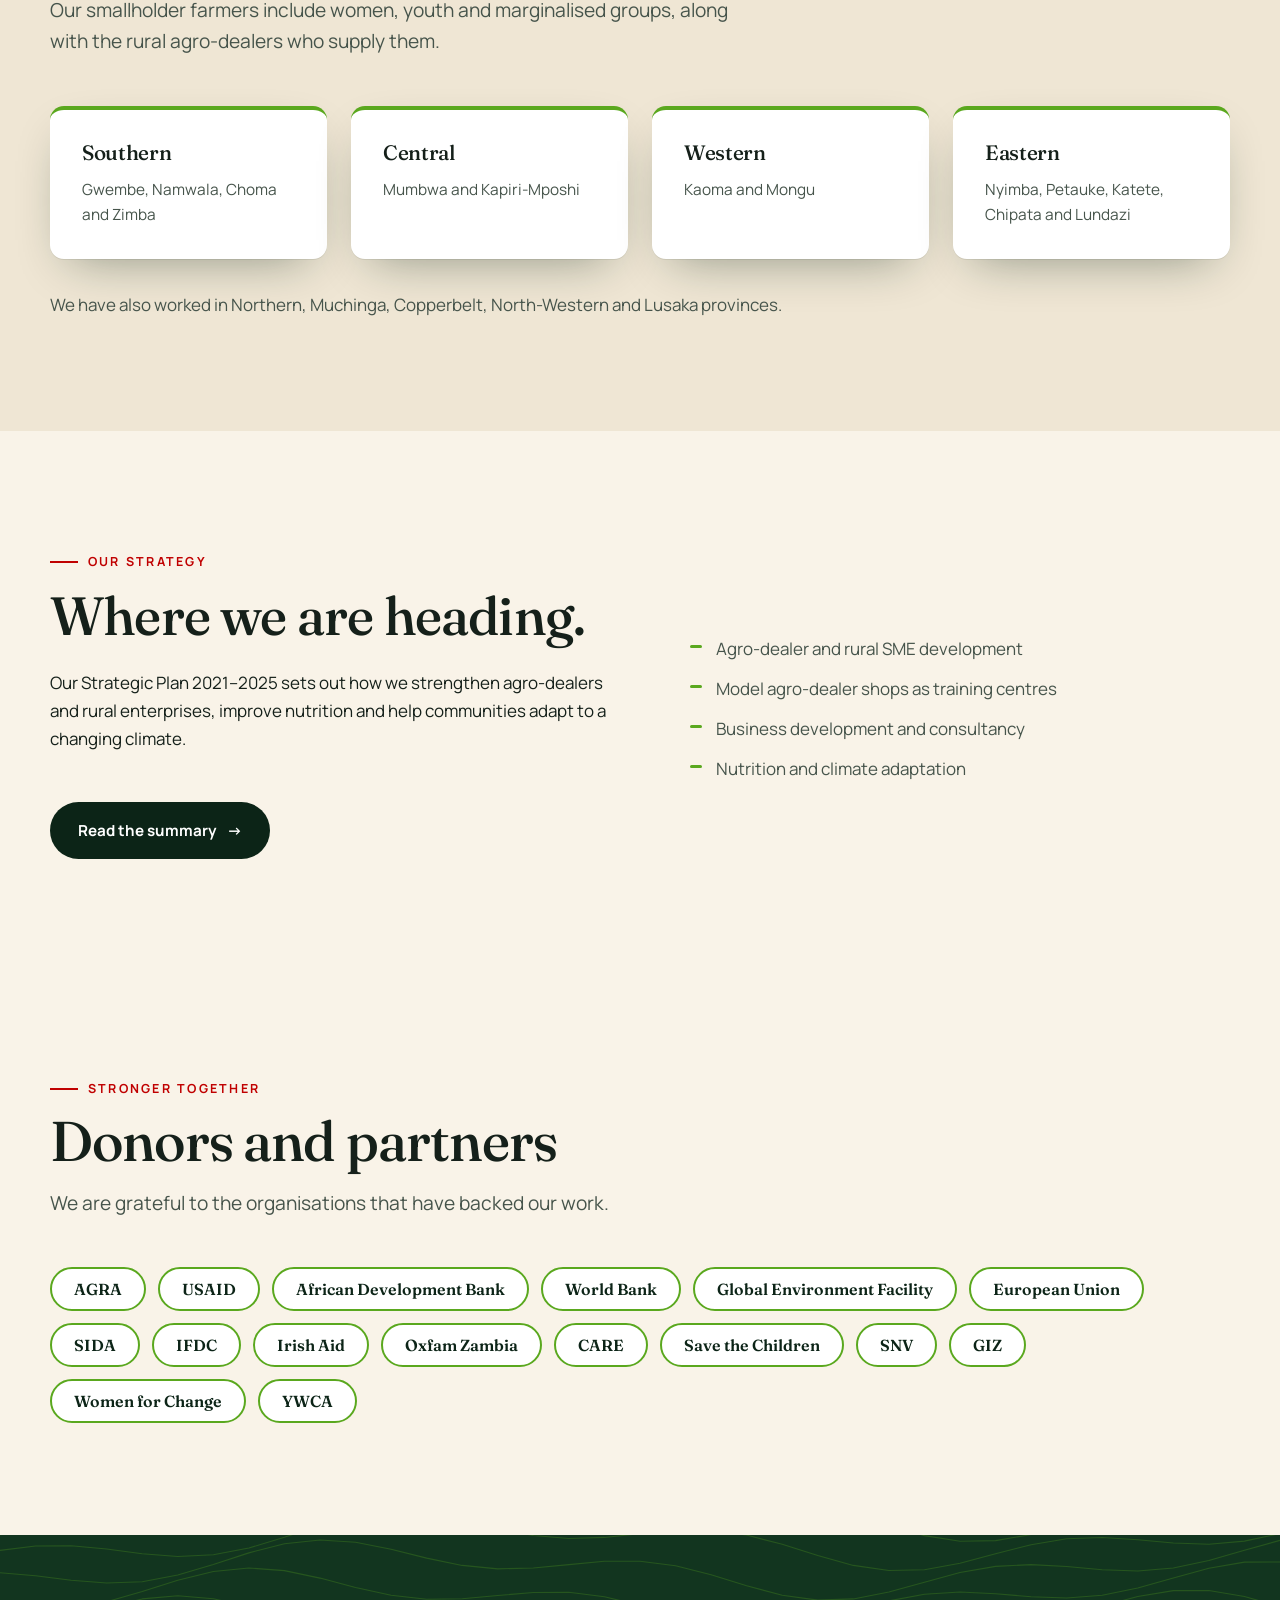
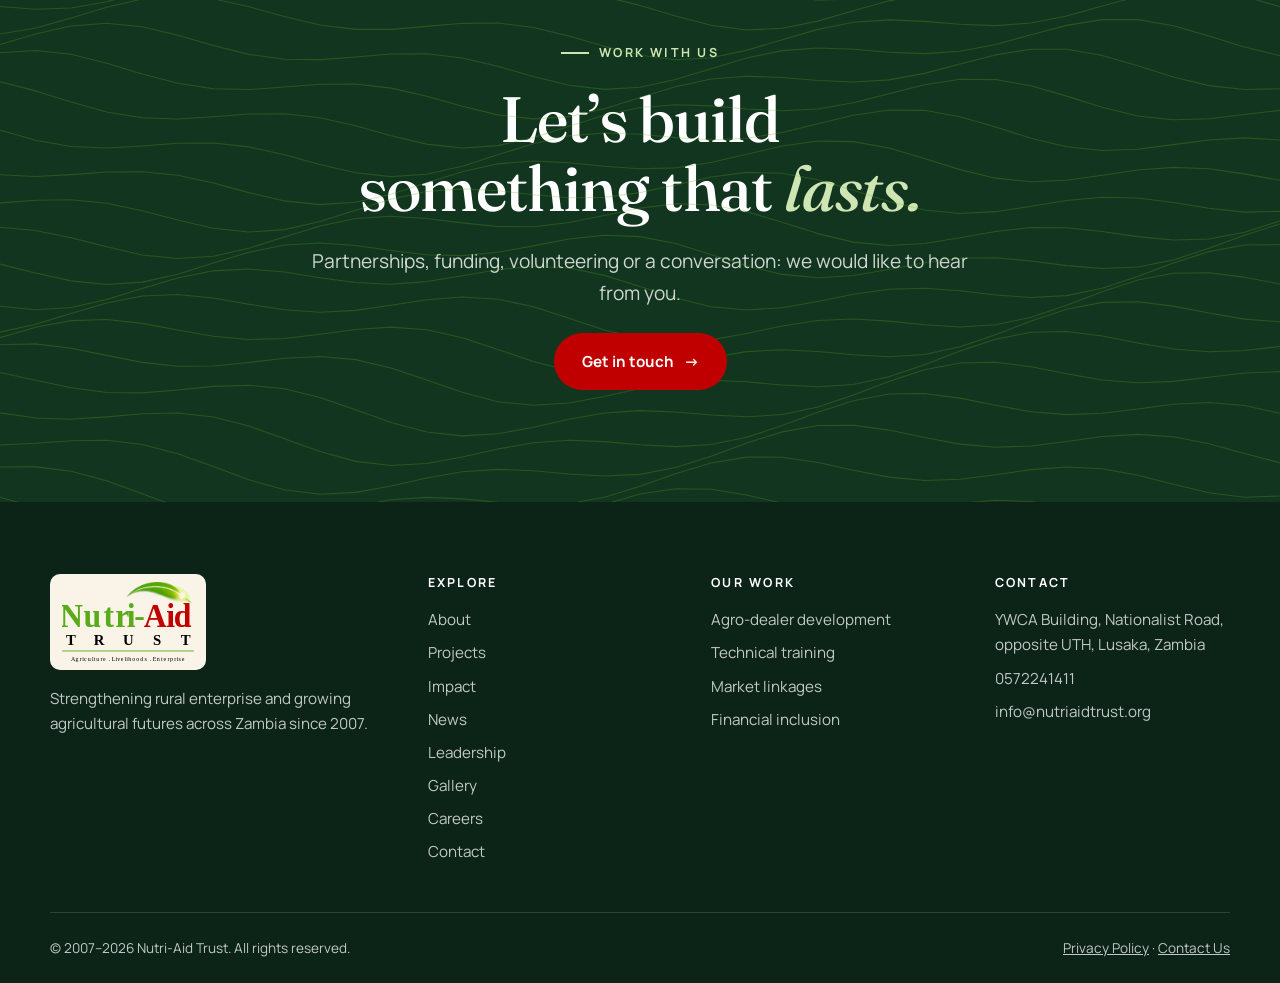
==== commit caf8dba5: "Add News feed page, Strategic Plan summary (page + PDF); use original mission; careers via email - N" ====
--- a/about.html
+++ b/about.html
@@ -25,6 +25,7 @@
       <li><a href="about.html" aria-current="page">About</a></li>
       <li><a href="projects.html">Projects</a></li>
       <li><a href="impact.html">Impact</a></li>
+      <li><a href="news.html">News</a></li>
       <li><a href="leadership.html">Leadership</a></li>
       <li><a href="gallery.html">Gallery</a></li>
       <li><a href="careers.html">Careers</a></li>
@@ -53,7 +54,7 @@
 <section class="section tint"><div class="wrap">
   <div class="section-head reveal"><span class="eyebrow">Direction</span><h2>Mission, vision and values</h2></div>
   <div class="mv">
-    <article class="mv-card reveal"><h3>Our mission</h3><p>We develop and strengthen agricultural SMEs and the farming communities they serve, building climate-smart production and improving food and nutrition security.</p></article>
+    <article class="mv-card reveal"><h3>Our mission</h3><p>We exist to develop, strengthen and build capacity of the agricultural based SMEs in order to feed into a sustainable climate smart agricultural production and improve food and nutrition security impacting into the farming community.</p></article>
     <article class="mv-card reveal" style="--i:1"><h3>Our vision</h3><p>A leading local organisation sustainably providing enterprise development to agricultural SMEs in the region.</p></article>
   </div>
   <ul class="values reveal" style="--i:2">
@@ -84,6 +85,13 @@
   <p class="regions-note reveal">We have also worked in Northern, Muchinga, Copperbelt, North-Western and Lusaka provinces.</p>
 </div></section>
 
+<section class="section"><div class="wrap story">
+  <div class="reveal"><span class="eyebrow">Our strategy</span><h2>Where we are heading.</h2>
+  <p>Our Strategic Plan 2021&ndash;2025 sets out how we strengthen agro-dealers and rural enterprises, improve nutrition and help communities adapt to a changing climate.</p>
+  <p><a class="btn btn-dark" href="strategy.html">Read the summary <span class="arr" aria-hidden="true">&rarr;</span></a></p></div>
+  <div class="reveal" style="--i:2"><ul class="plain"><li>Agro-dealer and rural SME development</li><li>Model agro-dealer shops as training centres</li><li>Business development and consultancy</li><li>Nutrition and climate adaptation</li></ul></div>
+</div></section>
+
 <section class="section"><div class="wrap">
   <div class="section-head reveal"><span class="eyebrow">Stronger together</span><h2>Donors and partners</h2><p class="lede">We are grateful to the organisations that have backed our work.</p></div>
   <ul class="partner-pills reveal">
@@ -101,7 +109,7 @@
   <div class="wrap">
     <div class="foot-grid">
       <div><img src="assets/img/logo.svg" alt="Nutri-Aid Trust" width="1289" height="780"><p>Strengthening rural enterprise and growing agricultural futures across Zambia since 2007.</p></div>
-      <div><h4>Explore</h4><ul><li><a href="about.html">About</a></li><li><a href="projects.html">Projects</a></li><li><a href="impact.html">Impact</a></li><li><a href="leadership.html">Leadership</a></li><li><a href="gallery.html">Gallery</a></li><li><a href="careers.html">Careers</a></li><li><a href="contact.html">Contact</a></li></ul></div>
+      <div><h4>Explore</h4><ul><li><a href="about.html">About</a></li><li><a href="projects.html">Projects</a></li><li><a href="impact.html">Impact</a></li><li><a href="news.html">News</a></li><li><a href="leadership.html">Leadership</a></li><li><a href="gallery.html">Gallery</a></li><li><a href="careers.html">Careers</a></li><li><a href="contact.html">Contact</a></li></ul></div>
       <div><h4>Our work</h4><ul><li><a href="index.html#expertise">Agro-dealer development</a></li><li><a href="index.html#expertise">Technical training</a></li><li><a href="index.html#expertise">Market linkages</a></li><li><a href="index.html#expertise">Financial inclusion</a></li></ul></div>
       <div><h4>Contact</h4><ul><li>YWCA Building, Nationalist Road, opposite UTH, Lusaka, Zambia</li><li><a href="tel:0572241411">0572241411</a></li><li><a href="mailto:info@nutriaidtrust.org">info@nutriaidtrust.org</a></li></ul></div>
     </div>
--- a/assets/css/extra.css
+++ b/assets/css/extra.css
@@ -47,7 +47,8 @@
 
 /* Content pages: about, careers, projects, impact, leadership */
 .nav-links { gap: var(--s5); }
-@media (min-width: 1101px) { .nav-links li.nav-home { display: none; } }
+@media (min-width: 861px) { .nav-links li.nav-home { display: none; } }
+@media (min-width: 861px) and (max-width: 1180px) { .nav-links { gap: var(--s4); } .nav-links a { font-size: .88rem; } .nav-links .btn { padding: 9px 16px; } .brand img { height: 72px; } }
 .tint { background: var(--sand); }
 .about-photo { margin: 0; }
 .about-photo img { width: 100%; height: auto; aspect-ratio: 4/3.4; object-fit: cover; border-radius: var(--radius) var(--radius) 160px var(--radius); box-shadow: var(--shadow); }
@@ -82,3 +83,19 @@
 @media (max-width: 1024px) { .areas { grid-template-columns: repeat(2, 1fr); } .regions { grid-template-columns: repeat(2, 1fr); } }
 @media (max-width: 820px) { .mv { grid-template-columns: 1fr; } }
 @media (max-width: 600px) { .areas, .regions { grid-template-columns: 1fr; } }
+
+/* Strategy and news */
+.plain { list-style: none; margin: var(--s4) 0 0; padding: 0; display: grid; gap: var(--s3); }
+.plain li { padding-left: 26px; position: relative; color: var(--ink-soft); }
+.plain li::before { content: ""; position: absolute; left: 0; top: .6em; width: 12px; height: 3px; background: var(--leaf); border-radius: 2px; }
+.plain b { color: var(--forest-900); }
+.mail { color: var(--leaf-soft); text-decoration: underline; text-underline-offset: 3px; font-weight: 700; }
+.feeds { display: grid; grid-template-columns: 1fr 1fr; gap: var(--s6); align-items: start; }
+.feed { background: var(--white); border-radius: var(--radius); box-shadow: 0 1px 0 rgba(12,36,23,.08), var(--shadow); padding: var(--s5); min-height: 320px; }
+.feed-head { display: flex; align-items: center; justify-content: space-between; gap: var(--s3); margin-bottom: var(--s4); flex-wrap: wrap; }
+.feed-head h2 { font-size: 1.8rem; }
+.feed-head .btn { padding: 10px 20px; min-height: 42px; }
+.feed-head .btn[hidden] { display: none; }
+.feed-body iframe { display: block; width: 100%; max-width: 100%; border: 0; border-radius: 10px; margin-bottom: var(--s4); }
+.feed-empty { color: var(--ink-soft); background: var(--sand); padding: var(--s5); border-radius: var(--radius); }
+@media (max-width: 820px) { .feeds { grid-template-columns: 1fr; } }
